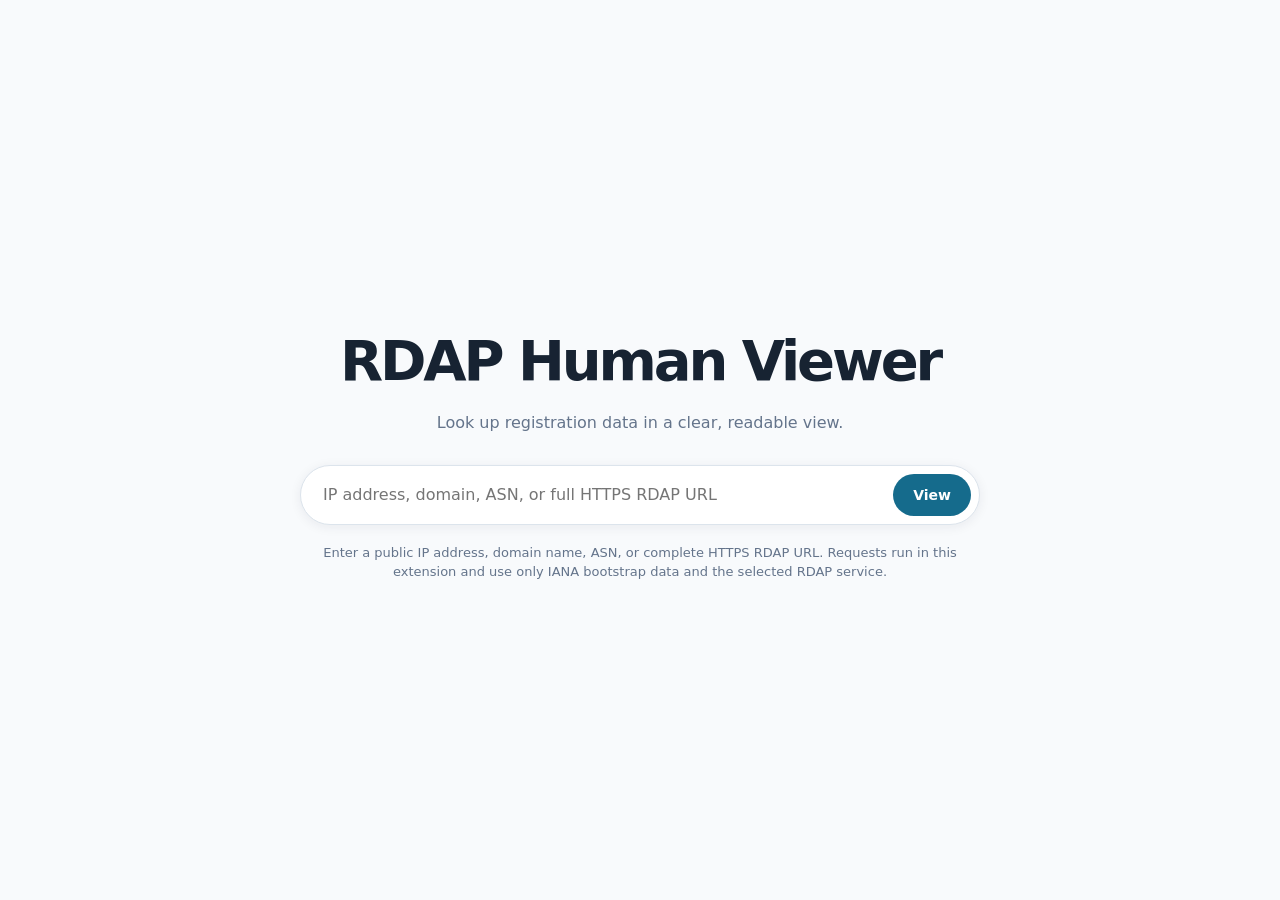
==== extension/lookup/index.html @ a41f09ce "chore:(AI) separate web and extension - add settings" ====
<!doctype html>
<html lang="en">
<head>
  <meta charset="utf-8">
  <meta name="viewport" content="width=device-width, initial-scale=1">
  <meta name="description" content="Look up RDAP registration data in the extension.">
  <title>RDAP Human Viewer</title>
  <style>
    :root{color-scheme:light dark;font:16px/1.5 system-ui,-apple-system,BlinkMacSystemFont,"Segoe UI",sans-serif;background:#f8fafc;color:#172332}
    @media(prefers-color-scheme:dark){:root{background:#101820;color:#e9f2fa}}
    *{box-sizing:border-box}body{margin:0;min-height:100vh;display:grid;place-items:center;padding:24px}.landing{width:min(100%,680px);text-align:center}.brand{font-size:clamp(36px,8vw,56px);font-weight:650;letter-spacing:-.055em;margin:0 0 8px}.tagline{color:#64748b;margin:0 0 30px}
    form{display:flex;gap:10px;padding:8px;border:1px solid #dce4ec;border-radius:999px;background:#fff;box-shadow:0 2px 12px #17233212}input{flex:1;min-width:0;border:0;outline:0;background:transparent;color:#172332;padding:9px 14px;font:inherit}
    button{border:0;border-radius:999px;background:#156b8c;color:white;padding:10px 20px;font:600 14px system-ui,sans-serif;cursor:pointer}button:focus-visible,input:focus-visible{outline:2px solid #156b8c;outline-offset:3px}.hint{font-size:13px;color:#64748b;margin:18px 0 0}.error{color:#b42318;margin:14px 0 0;font-size:14px}.retry-button,.permission-button{display:block;margin:14px auto 0;border:1px solid #dce4ec;border-radius:999px;background:transparent;color:inherit;padding:8px 16px;font:600 13px system-ui,sans-serif;cursor:pointer}.retry-button:disabled{opacity:.55;cursor:wait}
    @media(prefers-color-scheme:dark){.tagline,.hint{color:#afc0cf}form{background:#17232d;border-color:#324450;box-shadow:none}input{color:#e9f2fa}button{background:#176b82}.error{color:#ff9b91}.retry-button,.permission-button{border-color:#324450}}[hidden]{display:none!important}
  </style>
</head>
<body>
  <main class="landing" id="landing">
    <h1 class="brand">RDAP Human Viewer</h1>
    <p class="tagline">Look up registration data in a clear, readable view.</p>
    <form id="lookup-form" role="search">
      <input id="rdap-url" name="url" type="text" inputmode="url" placeholder="IP address, domain, ASN, or full HTTPS RDAP URL" aria-label="IPv4 or IPv6 address, domain name, ASN, or full HTTPS RDAP URL" aria-describedby="lookup-status lookup-error" required>
      <button type="submit">View</button>
    </form>
    <p id="lookup-status" role="status" aria-live="polite" hidden></p>
    <p id="lookup-error" class="error" role="alert" hidden></p>
    <button id="retry-lookup" class="retry-button" type="button" hidden>Retry lookup</button>
    <button id="grant-service-access" class="permission-button" type="button" hidden>Allow access to the RDAP service</button>
    <p class="hint">Enter a public IP address, domain name, ASN, or complete HTTPS RDAP URL. Requests run in this extension and use only IANA bootstrap data and the selected RDAP service.</p>
  </main>
  <div id="viewer-root" hidden></div>
  <script src="../bundle/rdap.js"></script>
  <script src="../bundle/renderer.js"></script>
  <script src="app.js" data-core-root="../bundle/" data-extension="true"></script>
</body>
</html>
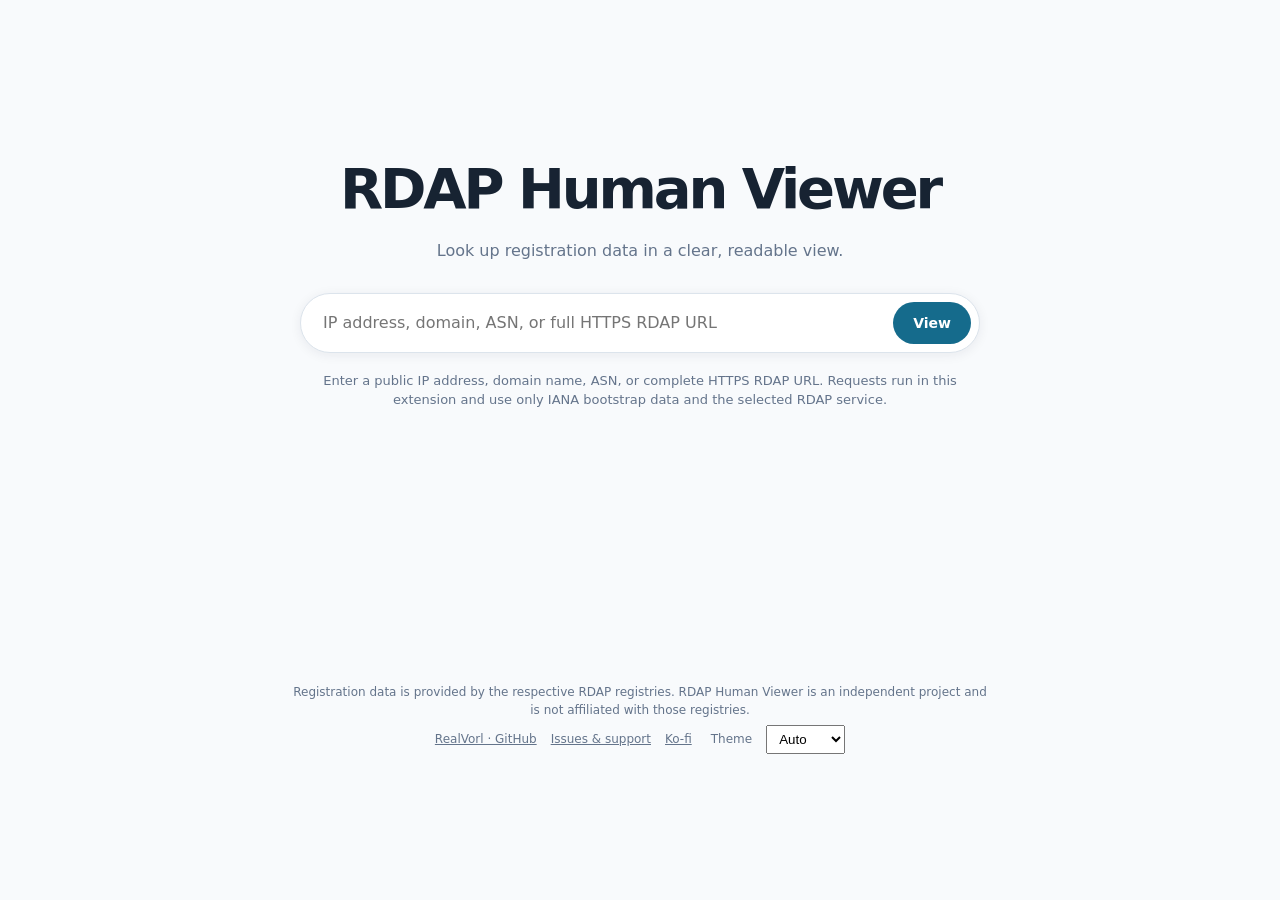
==== commit ca0468ff: "chore:(AI) bundle to docker container" ====
--- a/extension/lookup/index.html
+++ b/extension/lookup/index.html
@@ -5,13 +5,14 @@
   <meta name="viewport" content="width=device-width, initial-scale=1">
   <meta name="description" content="Look up RDAP registration data in the extension.">
   <title>RDAP Human Viewer</title>
+  <link rel="stylesheet" href="../bundle/theme.css">
   <style>
-    :root{color-scheme:light dark;font:16px/1.5 system-ui,-apple-system,BlinkMacSystemFont,"Segoe UI",sans-serif;background:#f8fafc;color:#172332}
-    @media(prefers-color-scheme:dark){:root{background:#101820;color:#e9f2fa}}
+    :root{color-scheme:light;font:16px/1.5 system-ui,-apple-system,BlinkMacSystemFont,"Segoe UI",sans-serif;background:#f8fafc;color:#172332}
     *{box-sizing:border-box}body{margin:0;min-height:100vh;display:grid;place-items:center;padding:24px}.landing{width:min(100%,680px);text-align:center}.brand{font-size:clamp(36px,8vw,56px);font-weight:650;letter-spacing:-.055em;margin:0 0 8px}.tagline{color:#64748b;margin:0 0 30px}
     form{display:flex;gap:10px;padding:8px;border:1px solid #dce4ec;border-radius:999px;background:#fff;box-shadow:0 2px 12px #17233212}input{flex:1;min-width:0;border:0;outline:0;background:transparent;color:#172332;padding:9px 14px;font:inherit}
     button{border:0;border-radius:999px;background:#156b8c;color:white;padding:10px 20px;font:600 14px system-ui,sans-serif;cursor:pointer}button:focus-visible,input:focus-visible{outline:2px solid #156b8c;outline-offset:3px}.hint{font-size:13px;color:#64748b;margin:18px 0 0}.error{color:#b42318;margin:14px 0 0;font-size:14px}.retry-button,.permission-button{display:block;margin:14px auto 0;border:1px solid #dce4ec;border-radius:999px;background:transparent;color:inherit;padding:8px 16px;font:600 13px system-ui,sans-serif;cursor:pointer}.retry-button:disabled{opacity:.55;cursor:wait}
-    @media(prefers-color-scheme:dark){.tagline,.hint{color:#afc0cf}form{background:#17232d;border-color:#324450;box-shadow:none}input{color:#e9f2fa}button{background:#176b82}.error{color:#ff9b91}.retry-button,.permission-button{border-color:#324450}}[hidden]{display:none!important}
+    .landing-attribution{max-width:700px;margin:28px auto 0;color:#64748b;text-align:center;font-size:12px}.landing-attribution p{margin:0 0 6px}.site-links{display:flex;justify-content:center;gap:14px;flex-wrap:wrap;align-items:center}.site-links a{color:inherit}.site-links label{margin-left:5px;font-size:12px}.landing-theme-select{padding:5px 20px 5px 8px}
+    :root[data-theme="light"]{color-scheme:light;background:#f8fafc;color:#172332}:root[data-theme="dark"]{color-scheme:dark;background:#101820;color:#e9f2fa}:root[data-theme="dark"] .tagline,:root[data-theme="dark"] .hint{color:#afc0cf}:root[data-theme="dark"] form{background:#17232d;border-color:#324450;box-shadow:none}:root[data-theme="dark"] input{color:#e9f2fa}:root[data-theme="dark"] button{background:#176b82}:root[data-theme="dark"] .error{color:#ff9b91}:root[data-theme="dark"] .retry-button,:root[data-theme="dark"] .permission-button{border-color:#324450}:root[data-theme="dark"] .landing-attribution{color:#afc0cf}[hidden]{display:none!important}
   </style>
 </head>
 <body>
@@ -28,6 +29,15 @@
     <button id="grant-service-access" class="permission-button" type="button" hidden>Allow access to the RDAP service</button>
     <p class="hint">Enter a public IP address, domain name, ASN, or complete HTTPS RDAP URL. Requests run in this extension and use only IANA bootstrap data and the selected RDAP service.</p>
   </main>
+  <footer class="landing-attribution">
+    <p>Registration data is provided by the respective RDAP registries. RDAP Human Viewer is an independent project and is not affiliated with those registries.</p>
+    <nav class="site-links" aria-label="Project links">
+      <a href="https://github.com/realvorl/rdap-human-viewer" target="_blank" rel="noopener noreferrer">RealVorl · GitHub</a>
+      <a href="https://github.com/realvorl/rdap-human-viewer/issues" target="_blank" rel="noopener noreferrer">Issues &amp; support</a>
+      <a href="https://ko-fi.com/realvorl" target="_blank" rel="noopener noreferrer">Ko-fi</a>
+      <label for="landing-theme">Theme</label><select id="landing-theme" class="theme-select landing-theme-select" aria-label="Color theme"><option value="auto">Auto</option><option value="light">Light</option><option value="dark">Dark</option></select>
+    </nav>
+  </footer>
   <div id="viewer-root" hidden></div>
   <script src="../bundle/rdap.js"></script>
   <script src="../bundle/renderer.js"></script>
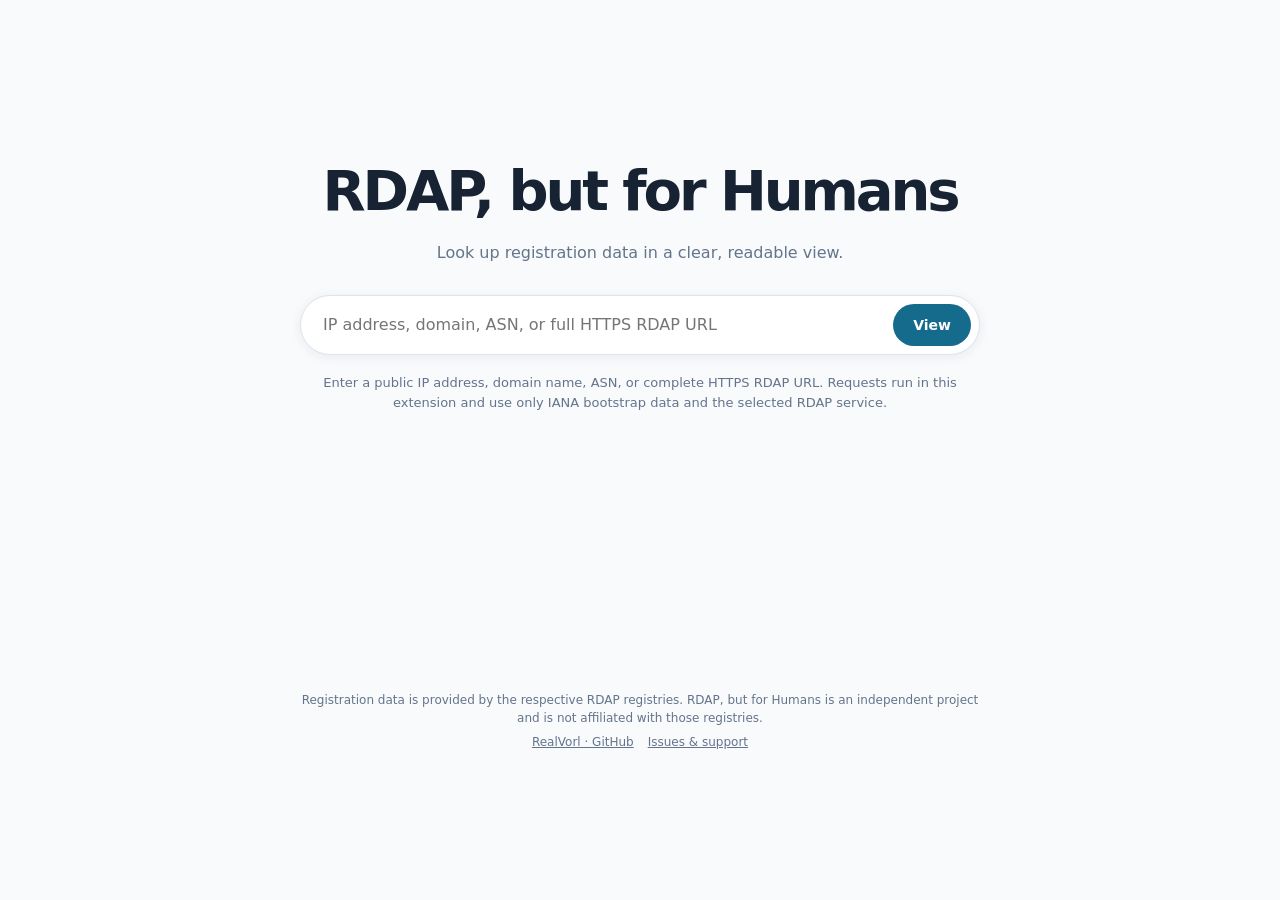
==== commit 03a295a0: "chore:(AI) final design touches" ====
--- a/extension/lookup/index.html
+++ b/extension/lookup/index.html
@@ -4,20 +4,21 @@
   <meta charset="utf-8">
   <meta name="viewport" content="width=device-width, initial-scale=1">
   <meta name="description" content="Look up RDAP registration data in the extension.">
-  <title>RDAP Human Viewer</title>
+  <title>RDAP, but for Humans</title>
   <link rel="stylesheet" href="../bundle/theme.css">
   <style>
-    :root{color-scheme:light;font:16px/1.5 system-ui,-apple-system,BlinkMacSystemFont,"Segoe UI",sans-serif;background:#f8fafc;color:#172332}
+    :root{--text:#172332;--line:#dce4ec;--panel:#fff;--accent:#156b8c;color-scheme:light;font:16px/1.5 system-ui,-apple-system,BlinkMacSystemFont,"Segoe UI",sans-serif;background:#f8fafc;color:#172332}
     *{box-sizing:border-box}body{margin:0;min-height:100vh;display:grid;place-items:center;padding:24px}.landing{width:min(100%,680px);text-align:center}.brand{font-size:clamp(36px,8vw,56px);font-weight:650;letter-spacing:-.055em;margin:0 0 8px}.tagline{color:#64748b;margin:0 0 30px}
     form{display:flex;gap:10px;padding:8px;border:1px solid #dce4ec;border-radius:999px;background:#fff;box-shadow:0 2px 12px #17233212}input{flex:1;min-width:0;border:0;outline:0;background:transparent;color:#172332;padding:9px 14px;font:inherit}
     button{border:0;border-radius:999px;background:#156b8c;color:white;padding:10px 20px;font:600 14px system-ui,sans-serif;cursor:pointer}button:focus-visible,input:focus-visible{outline:2px solid #156b8c;outline-offset:3px}.hint{font-size:13px;color:#64748b;margin:18px 0 0}.error{color:#b42318;margin:14px 0 0;font-size:14px}.retry-button,.permission-button{display:block;margin:14px auto 0;border:1px solid #dce4ec;border-radius:999px;background:transparent;color:inherit;padding:8px 16px;font:600 13px system-ui,sans-serif;cursor:pointer}.retry-button:disabled{opacity:.55;cursor:wait}
-    .landing-attribution{max-width:700px;margin:28px auto 0;color:#64748b;text-align:center;font-size:12px}.landing-attribution p{margin:0 0 6px}.site-links{display:flex;justify-content:center;gap:14px;flex-wrap:wrap;align-items:center}.site-links a{color:inherit}.site-links label{margin-left:5px;font-size:12px}.landing-theme-select{padding:5px 20px 5px 8px}
-    :root[data-theme="light"]{color-scheme:light;background:#f8fafc;color:#172332}:root[data-theme="dark"]{color-scheme:dark;background:#101820;color:#e9f2fa}:root[data-theme="dark"] .tagline,:root[data-theme="dark"] .hint{color:#afc0cf}:root[data-theme="dark"] form{background:#17232d;border-color:#324450;box-shadow:none}:root[data-theme="dark"] input{color:#e9f2fa}:root[data-theme="dark"] button{background:#176b82}:root[data-theme="dark"] .error{color:#ff9b91}:root[data-theme="dark"] .retry-button,:root[data-theme="dark"] .permission-button{border-color:#324450}:root[data-theme="dark"] .landing-attribution{color:#afc0cf}[hidden]{display:none!important}
+    .landing-attribution{max-width:700px;margin:28px auto 0;color:#64748b;text-align:center;font-size:12px}.landing-attribution p{margin:0 0 6px}.site-links{display:flex;justify-content:center;gap:14px;flex-wrap:wrap;align-items:center}.site-links a{color:inherit}
+    :root[data-theme="light"]{--text:#172332;--line:#dce4ec;--panel:#fff;--accent:#156b8c;color-scheme:light;background:#f8fafc;color:#172332}:root[data-theme="dark"]{--text:#e9f2fa;--line:#324450;--panel:#17232d;--accent:#79cde6;color-scheme:dark;background:#101820;color:#e9f2fa}:root[data-theme="dark"] .tagline,:root[data-theme="dark"] .hint{color:#afc0cf}:root[data-theme="dark"] form{background:#17232d;border-color:#324450;box-shadow:none}:root[data-theme="dark"] input{color:#e9f2fa}:root[data-theme="dark"] button{background:#176b82}:root[data-theme="dark"] .error{color:#ff9b91}:root[data-theme="dark"] .retry-button,:root[data-theme="dark"] .permission-button{border-color:#324450}:root[data-theme="dark"] .landing-attribution{color:#afc0cf}[hidden]{display:none!important}
   </style>
 </head>
 <body>
   <main class="landing" id="landing">
-    <h1 class="brand">RDAP Human Viewer</h1>
+    <div id="landing-toolbar-slot" class="landing-toolbar-slot"></div>
+    <h1 class="brand">RDAP, but for Humans</h1>
     <p class="tagline">Look up registration data in a clear, readable view.</p>
     <form id="lookup-form" role="search">
       <input id="rdap-url" name="url" type="text" inputmode="url" placeholder="IP address, domain, ASN, or full HTTPS RDAP URL" aria-label="IPv4 or IPv6 address, domain name, ASN, or full HTTPS RDAP URL" aria-describedby="lookup-status lookup-error" required>
@@ -30,12 +31,10 @@
     <p class="hint">Enter a public IP address, domain name, ASN, or complete HTTPS RDAP URL. Requests run in this extension and use only IANA bootstrap data and the selected RDAP service.</p>
   </main>
   <footer class="landing-attribution">
-    <p>Registration data is provided by the respective RDAP registries. RDAP Human Viewer is an independent project and is not affiliated with those registries.</p>
+    <p>Registration data is provided by the respective RDAP registries. RDAP, but for Humans is an independent project and is not affiliated with those registries.</p>
     <nav class="site-links" aria-label="Project links">
       <a href="https://github.com/realvorl/rdap-human-viewer" target="_blank" rel="noopener noreferrer">RealVorl · GitHub</a>
       <a href="https://github.com/realvorl/rdap-human-viewer/issues" target="_blank" rel="noopener noreferrer">Issues &amp; support</a>
-      <a href="https://ko-fi.com/realvorl" target="_blank" rel="noopener noreferrer">Ko-fi</a>
-      <label for="landing-theme">Theme</label><select id="landing-theme" class="theme-select landing-theme-select" aria-label="Color theme"><option value="auto">Auto</option><option value="light">Light</option><option value="dark">Dark</option></select>
     </nav>
   </footer>
   <div id="viewer-root" hidden></div>
